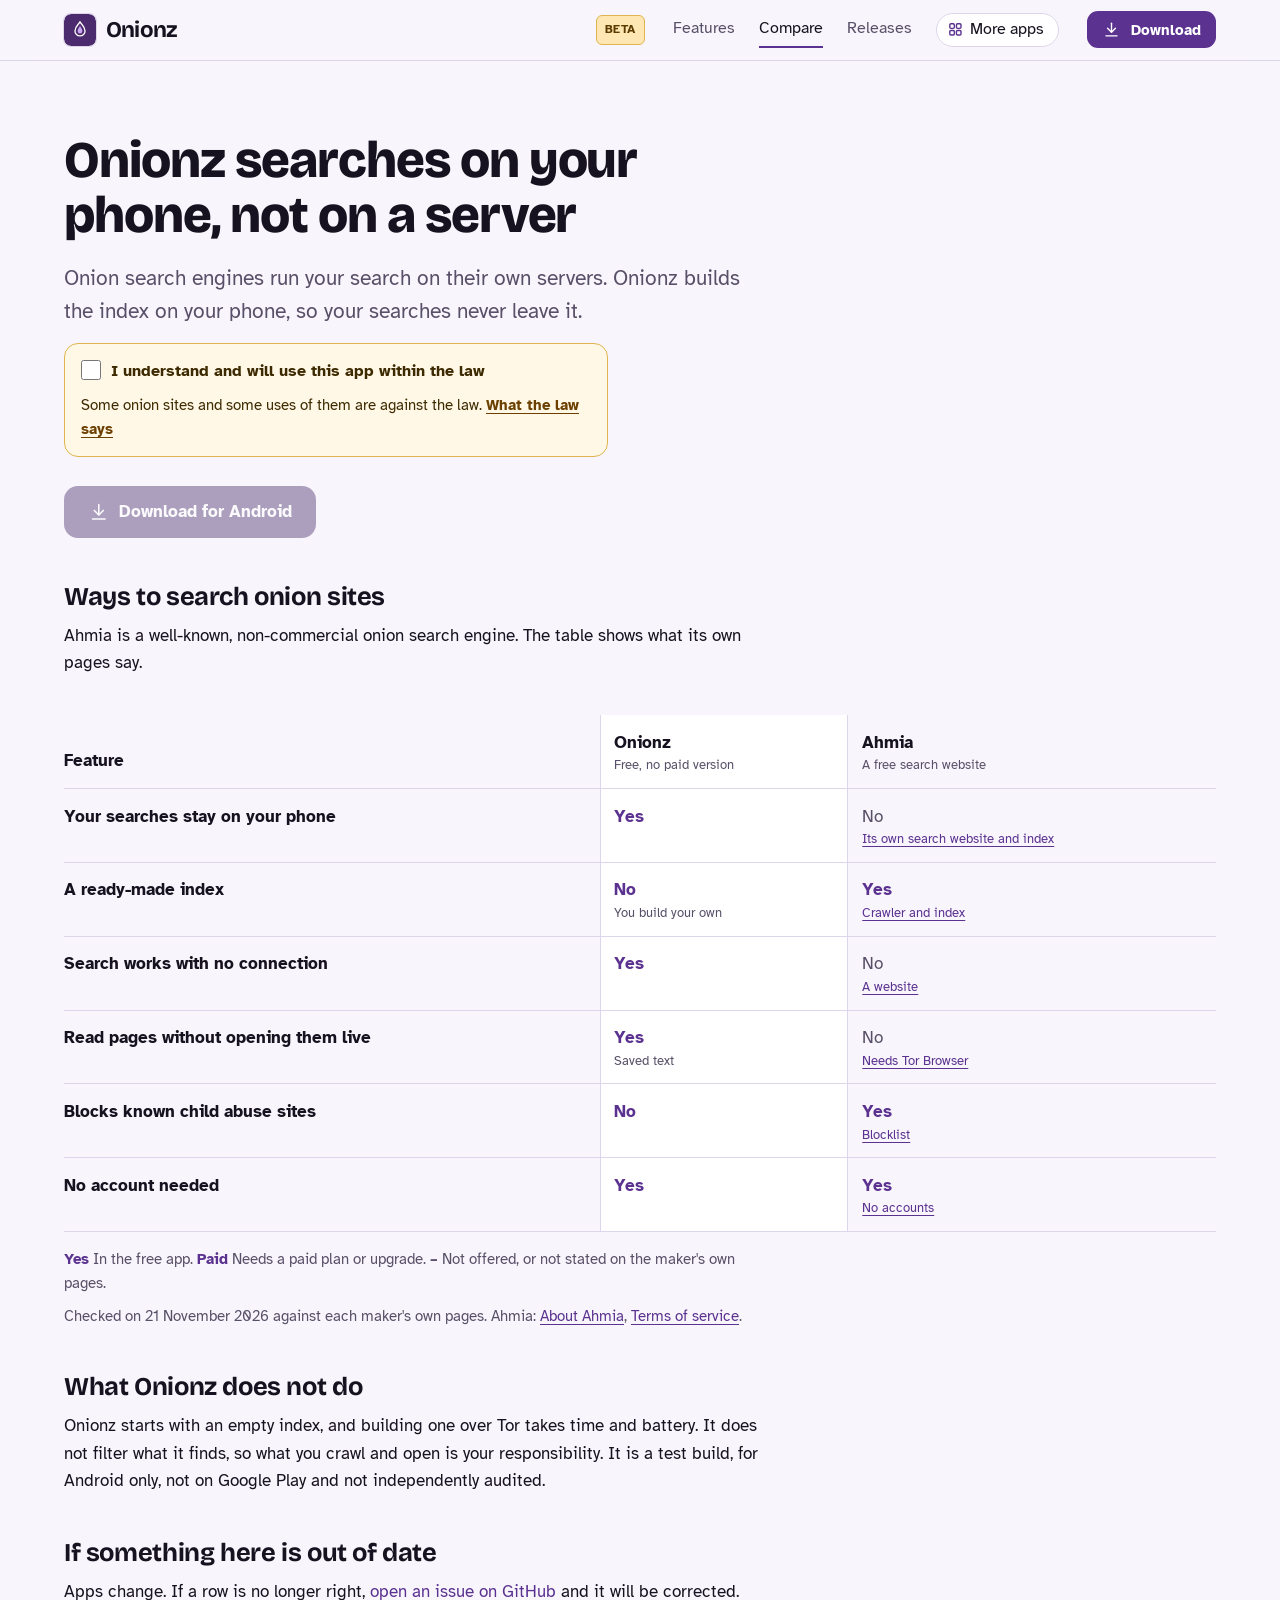
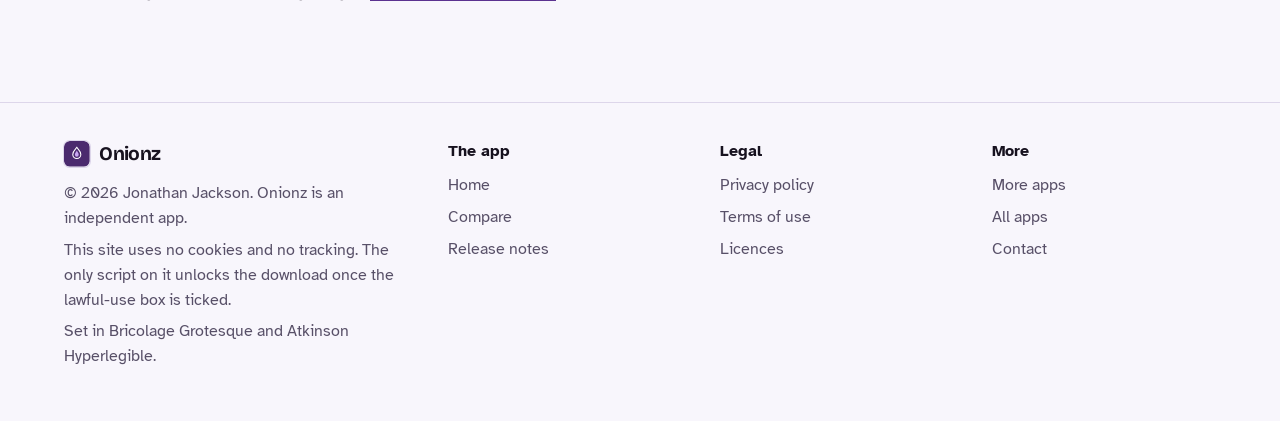
==== compare.html @ a72cea72 "Add the website" ====
<!DOCTYPE html>
<html lang="en-GB">
<head>
<meta charset="utf-8">
<meta name="viewport" content="width=device-width, initial-scale=1">
<title>Onionz compared with Ahmia</title>
<meta name="description" content="How Onionz compares with the Ahmia onion search engine, row by row, with each claim linked to Ahmia&#x27;s own pages.">
<meta name="author" content="Jonathan Jackson">
<link rel="canonical" href="https://customgpter.github.io/onionz/compare.html">
<meta name="theme-color" content="#f8f6fc" media="(prefers-color-scheme: light)">
<meta name="theme-color" content="#0d0a14" media="(prefers-color-scheme: dark)">
<meta property="og:type" content="website">
<meta property="og:site_name" content="Onionz">
<meta property="og:title" content="Onionz compared with Ahmia">
<meta property="og:description" content="How Onionz compares with the Ahmia onion search engine, row by row, with each claim linked to Ahmia&#x27;s own pages.">
<meta property="og:url" content="https://customgpter.github.io/onionz/compare.html">
<meta property="og:image" content="https://customgpter.github.io/onionz/assets/og.png">
<meta property="og:image:width" content="1200">
<meta property="og:image:height" content="630">
<meta property="og:image:alt" content="Onionz&#x27;s home screen: your private onion index, with the search box and index totals">
<meta property="og:locale" content="en_GB">
<meta name="twitter:card" content="summary_large_image">
<link rel="icon" href="./assets/favicon.svg" type="image/svg+xml">
<link rel="apple-touch-icon" href="./assets/apple-touch-icon.png">
<link rel="preload" href="./assets/fonts/bricolage-grotesque-latin.woff2" as="font" type="font/woff2" crossorigin>
<link rel="preload" href="./assets/fonts/atkinson-hyperlegible-latin-400-normal.woff2" as="font" type="font/woff2" crossorigin>
<link rel="stylesheet" href="./assets/site.css?v=1">
<link rel="stylesheet" href="./assets/house.css?v=1">
<link rel="stylesheet" href="./assets/apps-list.css?v=1">
<script src="./assets/apps-list.js?v=1" defer></script>
</head>
<body>
<a class="skip" href="#main">Skip to content</a>
<header class="masthead">
<div class="wrap">
<a class="brand" href="./" aria-label="Onionz home"><svg viewBox="0 0 108 108" aria-hidden="true"><rect width="108" height="108" rx="24" fill="#4b2a6e"/><path d="M54 26c-3 9-17 15-17 31a17 17 0 0 0 34 0c0-16-14-22-17-31z" fill="none" stroke="#fff" stroke-width="4.5" stroke-linejoin="round"/><path d="M54 40c-2 6-8 10-8 18a8 8 0 0 0 16 0c0-8-6-12-8-18z" fill="#c9a7f2"/></svg><span>Onionz</span></a><span class="beta-tag">Beta</span>
<nav aria-label="Main"><ul><li><a href="./#features">Features</a></li><li><a href="./compare.html" aria-current="page">Compare</a></li><li><a href="./releases.html">Releases</a></li><li><a class="more-apps" href="./more-apps.html"><svg class="ico" viewBox="0 0 24 24" aria-hidden="true"><rect x="4" y="4" width="6.5" height="6.5" rx="1.6"/><rect x="13.5" y="4" width="6.5" height="6.5" rx="1.6"/><rect x="4" y="13.5" width="6.5" height="6.5" rx="1.6"/><rect x="13.5" y="13.5" width="6.5" height="6.5" rx="1.6"/></svg>More apps</a></li></ul></nav>
<a class="button small" href="./#download"><svg class="ico" viewBox="0 0 24 24" aria-hidden="true"><path d="M12 4v11"/><path d="M7 10.5l5 5 5-5"/><path d="M5 20h14"/></svg>Download</a>
</div>
</header>
<main id="main" class="doc">
<div class="wrap">
<div class="measure">
<h1>Onionz searches on your phone, not on a server</h1>
<p class="lede">Onion search engines run your search on their own servers. Onionz builds the index on your phone, so your searches never leave it.</p>
<div class="gate-scope"><div class="law-box" data-gate><label><input type="checkbox"> I understand and will use this app within the law</label><p>Some onion sites and some uses of them are against the law. <a href="terms.html#law">What the law says</a></p><noscript><p>Turn on JavaScript to tick the box and download.</p></noscript></div><p class="get"><a class="button" data-href="https://github.com/CustomGPTer/onionz/releases/download/v0.2.0-beta1/Onionz.apk" aria-disabled="true" role="link" tabindex="-1"><svg class="ico" viewBox="0 0 24 24" aria-hidden="true"><path d="M12 4v11"/><path d="M7 10.5l5 5 5-5"/><path d="M5 20h14"/></svg>Download for Android</a></p></div>
<h2 id="table">Ways to search onion sites</h2>
<p>Ahmia is a well-known, non-commercial onion search engine. The table shows what its own pages say.</p>
</div>
<div class="scroll">
<table class="cmp">
<thead><tr><th scope="col">Feature</th><th scope="col" class="ours">Onionz<small>Free, no paid version</small></th><th scope="col">Ahmia<small>A free search website</small></th></tr></thead>
<tbody>
<tr><th scope="row">Your searches stay on your phone</th><td class="yes ours"><span class="app">Onionz</span><span class="v">Yes</span></td><td class="na"><span class="app">Ahmia</span><span class="v">No<small><a href="https://ahmia.fi/about/">Its own search website and index</a></small></span></td></tr>
<tr><th scope="row">A ready-made index</th><td class="yes ours"><span class="app">Onionz</span><span class="v">No<small>You build your own</small></span></td><td class="yes"><span class="app">Ahmia</span><span class="v">Yes<small><a href="https://ahmia.fi/about/">Crawler and index</a></small></span></td></tr>
<tr><th scope="row">Search works with no connection</th><td class="yes ours"><span class="app">Onionz</span><span class="v">Yes</span></td><td class="na"><span class="app">Ahmia</span><span class="v">No<small><a href="https://ahmia.fi/">A website</a></small></span></td></tr>
<tr><th scope="row">Read pages without opening them live</th><td class="yes ours"><span class="app">Onionz</span><span class="v">Yes<small>Saved text</small></span></td><td class="na"><span class="app">Ahmia</span><span class="v">No<small><a href="https://ahmia.fi/">Needs Tor Browser</a></small></span></td></tr>
<tr><th scope="row">Blocks known child abuse sites</th><td class="yes ours"><span class="app">Onionz</span><span class="v">No</span></td><td class="yes"><span class="app">Ahmia</span><span class="v">Yes<small><a href="https://ahmia.fi/about/">Blocklist</a></small></span></td></tr>
<tr><th scope="row">No account needed</th><td class="yes ours"><span class="app">Onionz</span><span class="v">Yes</span></td><td class="yes"><span class="app">Ahmia</span><span class="v">Yes<small><a href="https://ahmia.fi/terms/">No accounts</a></small></span></td></tr>
</tbody>
</table>
</div>
<div class="measure">
<p class="key"><strong class="yes">Yes</strong> In the free app. <strong class="pay">Paid</strong> Needs a paid plan or upgrade. <strong>&ndash;</strong> Not offered, or not stated on the maker's own pages.</p>
<p class="key">Checked on 21 November 2026 against each maker's own pages. Ahmia: <a href="https://ahmia.fi/about/">About Ahmia</a>, <a href="https://ahmia.fi/terms/">Terms of service</a>.</p>
<h2>What Onionz does not do</h2><p>Onionz starts with an empty index, and building one over Tor takes time and battery. It does not filter what it finds, so what you crawl and open is your responsibility. It is a test build, for Android only, not on Google Play and not independently audited.</p>
<h2 id="wrong">If something here is out of date</h2>
<p>Apps change. If a row is no longer right, <a href="https://github.com/CustomGPTer/onionz/issues">open an issue on GitHub</a> and it will be corrected.</p>
</div>
</div>
</main>
<footer class="colophon">
<div class="wrap">
<div>
<a class="brand" href="./" aria-label="Onionz home"><svg viewBox="0 0 108 108" aria-hidden="true"><rect width="108" height="108" rx="24" fill="#4b2a6e"/><path d="M54 26c-3 9-17 15-17 31a17 17 0 0 0 34 0c0-16-14-22-17-31z" fill="none" stroke="#fff" stroke-width="4.5" stroke-linejoin="round"/><path d="M54 40c-2 6-8 10-8 18a8 8 0 0 0 16 0c0-8-6-12-8-18z" fill="#c9a7f2"/></svg><span>Onionz</span></a>
<p>&copy; 2026 Jonathan Jackson. Onionz is an independent app.</p>
<p>This site uses no cookies and no tracking. The only script on it unlocks the download once the lawful-use box is ticked.</p>
<p>Set in Bricolage Grotesque and Atkinson Hyperlegible.</p>
</div>
<nav aria-label="The app"><h2>The app</h2><ul>
<li><a href="./">Home</a></li>
<li><a href="./compare.html">Compare</a></li>
<li><a href="./releases.html">Release notes</a></li>

</ul></nav>
<nav aria-label="Legal"><h2>Legal</h2><ul>
<li><a href="./privacy.html">Privacy policy</a></li>
<li><a href="./terms.html">Terms of use</a></li>
<li><a href="./licences.html">Licences</a></li>
</ul></nav>
<nav aria-label="More"><h2>More</h2><ul>
<li><a href="./more-apps.html">More apps</a></li>
<li><a href="https://customgpter.github.io/">All apps</a></li>
<li><a href="https://github.com/CustomGPTer/onionz/issues">Contact</a></li>
</ul></nav>
</div>
</footer>
</body>
</html>
---- assets/site.css ----
@font-face{font-family:"Bricolage Grotesque";src:url("fonts/bricolage-grotesque-latin.woff2") format("woff2");font-weight:200 800;font-style:normal;font-display:swap}
@font-face{font-family:"Atkinson Hyperlegible";src:url("fonts/atkinson-hyperlegible-latin-400-normal.woff2") format("woff2");font-weight:400;font-style:normal;font-display:swap}
@font-face{font-family:"Atkinson Hyperlegible";src:url("fonts/atkinson-hyperlegible-latin-700-normal.woff2") format("woff2");font-weight:700;font-style:normal;font-display:swap}

/* Daylight page, night-time camera. The lamp colour is kept for the one thing to press and for what the camera has seen. */
:root{
  --page:#f2f5f9; --panel:#ffffff; --raised:#e8edf3; --ink:#0d1a2b; --soft:#465468; --rule:#d2dae4;
  --accent:#0a6a55; --accent-ink:#ffffff; --warn:#8a5200; --rec:#d3302f;
  --lamp:#ffb347; --lamp-ink:#231400; --lamp-text:#8a5200;
  --night:#09111e; --night-2:#111d30; --night-3:#1a2a43; --night-ink:#eaf0f8; --night-soft:#9fb0c7; --night-rule:#24364f; --iris:#55d6ab;
  --display:"Bricolage Grotesque","Atkinson Hyperlegible",system-ui,sans-serif;
  --sans:"Atkinson Hyperlegible",system-ui,-apple-system,"Segoe UI",Roboto,sans-serif;
  --mono:ui-monospace,SFMono-Regular,Menlo,Consolas,"Liberation Mono",monospace;
  color-scheme:light dark;
}
@media (prefers-color-scheme:dark){
  :root{--page:#0a111b; --panel:#111a27; --raised:#182434; --ink:#e9eef5; --soft:#a0aec0; --rule:#243247;
    --accent:#55d6ab; --accent-ink:#00281d; --warn:#ffb347; --rec:#ff6163; --lamp-text:#ffb347}
}

*,*::before,*::after{box-sizing:border-box}
html{-webkit-text-size-adjust:100%;scroll-behavior:smooth;scroll-padding-top:5.5rem}
@media (prefers-reduced-motion:reduce){html{scroll-behavior:auto}}
body{margin:0;background:var(--page);color:var(--ink);font:400 1.0625rem/1.62 var(--sans);text-rendering:optimizeLegibility;-webkit-font-smoothing:antialiased}
img,svg{max-width:100%;display:block}
a{color:var(--accent);text-decoration-thickness:.07em;text-underline-offset:.2em}
a:hover{text-decoration-thickness:.13em}
:focus-visible{outline:3px solid var(--lamp);outline-offset:3px;border-radius:6px}
code{font:.9em/1 var(--mono);overflow-wrap:anywhere}
h1,h2,h3{font-family:var(--display);font-weight:700;letter-spacing:-.015em;line-height:1.08;margin:0;text-wrap:balance}
p{margin:0 0 1rem}
.skip{position:absolute;left:-999px;top:0;background:var(--ink);color:var(--page);padding:.6rem 1rem;z-index:30;border-radius:0 0 8px 0}
.skip:focus{left:0}
.sr{position:absolute;width:1px;height:1px;overflow:hidden;clip-path:inset(50%);white-space:nowrap}
.wrap{width:min(72rem,100% - 2.5rem);margin-inline:auto}
.measure{max-width:44rem}
.ico{width:1.25em;height:1.25em;flex:none;fill:none;stroke:currentColor;stroke-width:1.75;stroke-linecap:round;stroke-linejoin:round}

/* ---------- masthead */
.masthead{position:sticky;top:0;z-index:20;background:color-mix(in srgb,var(--page) 88%,transparent);-webkit-backdrop-filter:blur(14px) saturate(1.3);backdrop-filter:blur(14px) saturate(1.3);border-bottom:1px solid var(--rule)}
.masthead .wrap{display:flex;flex-wrap:wrap;align-items:center;gap:.35rem 1.75rem;padding-block:.7rem}
.brand{display:inline-flex;align-items:center;gap:.6rem;font:700 1.4rem/1 var(--display);letter-spacing:-.03em;color:var(--ink);text-decoration:none;margin-right:auto}
.brand svg{width:2rem;height:2rem;flex:none;border-radius:.5rem;box-shadow:0 0 0 1px var(--rule)}
.masthead nav ul{display:flex;flex-wrap:wrap;align-items:center;gap:.15rem 1.5rem;list-style:none;margin:0;padding:0;font-size:1rem;line-height:1.3}
.masthead nav a{display:inline-flex;align-items:center;gap:.4rem;color:var(--soft);text-decoration:none;padding-block:.45rem;border-bottom:2px solid transparent}
.masthead nav a:hover{color:var(--ink)}
.masthead nav a[aria-current="page"]{color:var(--ink);border-bottom-color:var(--lamp)}
.masthead nav a.more-apps{color:var(--ink);border:1px solid var(--rule);border-radius:999px;padding:.34rem .85rem .34rem .65rem;background:var(--panel)}
.masthead nav a.more-apps .ico{width:1.05em;height:1.05em;color:var(--accent);stroke-width:2}
.masthead nav a.more-apps:hover,.masthead nav a.more-apps[aria-current="page"]{border-color:var(--accent)}
.button{display:inline-flex;align-items:center;gap:.6rem;background:var(--lamp);color:var(--lamp-ink);font:700 1.08rem/1.2 var(--sans);text-decoration:none;padding:.95rem 1.5rem;border-radius:14px;box-shadow:0 1px 0 rgba(255,255,255,.45) inset,0 12px 24px -14px rgba(138,82,0,.9)}
.button:hover{background:#ffc56e}
.button:active{transform:translateY(1px)}
.button.small{font-size:.95rem;padding:.55rem .95rem;border-radius:11px;box-shadow:none}
.button.quiet{background:none;box-shadow:none;border:1px solid var(--rule);color:var(--ink)}
.button.quiet:hover{border-color:var(--ink);background:none}
@media (max-width:52rem){
  .masthead nav{order:3;flex:1 0 100%}
  .masthead nav ul{gap:.1rem .85rem;font-size:.95rem}
  .masthead nav .wide{display:none}
}
@media (max-width:24rem){.masthead nav a.more-apps .ico{display:none}.masthead nav a.more-apps{padding-inline:.7rem}}

/* ---------- hero */
.hero{padding-block:clamp(2.2rem,6vw,4.75rem) clamp(2.5rem,6vw,4.5rem);overflow:hidden}
.hero-grid{display:grid;gap:clamp(2.25rem,5vw,4rem);align-items:center}
@media (min-width:62rem){.hero-grid{grid-template-columns:minmax(0,11fr) minmax(0,10fr)}}
.hero h1{font-size:clamp(2.6rem,6vw,4.25rem);font-weight:800;line-height:1;letter-spacing:-.022em;margin-bottom:1.5rem}
.lede{font-size:clamp(1.14rem,2vw,1.3rem);line-height:1.55;color:var(--soft);margin:0 0 1rem;max-width:34rem}
.get{display:flex;flex-wrap:wrap;align-items:center;gap:.9rem 1.5rem;margin:1.8rem 0 1.1rem}
.get .aside{font-weight:700;color:var(--ink)}
.facts{font-size:.98rem;line-height:1.5;color:var(--soft);margin:0 0 .5rem;max-width:36rem}
.pills{display:flex;flex-wrap:wrap;gap:.45rem;list-style:none;margin:0 0 1rem;padding:0;font-size:.95rem}
.pills li{border:1px solid var(--rule);border-radius:999px;padding:.22rem .8rem;background:var(--panel);color:var(--soft)}

/* the monitor: the camera's view, the day beneath it, and the alert it sends */
.monitor{position:relative;max-width:36rem;margin-inline:auto;width:100%;padding-bottom:3.1rem}
@media (min-width:62rem){.monitor{margin-inline:auto 0}}
.screen{position:relative;background:var(--night);border-radius:22px;padding:.6rem;box-shadow:0 0 0 1px var(--night-rule),0 30px 60px -30px rgba(9,17,30,.75)}
.cam{position:relative;border-radius:15px;overflow:hidden;aspect-ratio:16/10;background:#0b1626}
.cam svg{width:100%;height:100%}
.cam text{font:700 15px var(--sans);fill:#231400}
.hud{position:absolute;display:inline-flex;align-items:center;gap:.4rem;font:700 .76rem/1 var(--sans);color:var(--night-ink);background:rgba(6,12,22,.62);border-radius:999px;padding:.38rem .65rem;letter-spacing:.01em}
.hud i{width:.5rem;height:.5rem;border-radius:50%;background:var(--iris)}
.hud.watching{left:.7rem;top:.7rem}
.hud.rec{right:.7rem;top:.7rem}
.hud.rec i{background:#ff5a5c}
.hud.stamp{left:.7rem;bottom:.7rem;font:400 .74rem/1 var(--mono);border-radius:6px;color:#d5deea}
.hud.place{right:.7rem;bottom:.7rem;border-radius:6px;font-weight:400;color:#d5deea}
.day{padding:.85rem .55rem 2rem;color:var(--night-soft);font-size:.8rem;line-height:1.2}
.day-head{display:flex;justify-content:space-between;margin-bottom:.6rem}
.day-head b{color:var(--night-ink)}
.track{position:relative;height:1.5rem;border-radius:7px;background:repeating-linear-gradient(90deg,var(--night-3) 0 1px,transparent 1px calc(100% / 24)),var(--night-2);box-shadow:inset 0 0 0 1px var(--night-rule)}
.ev{position:absolute;top:3px;bottom:3px;width:max(5px,1.1%);border-radius:3px;background:var(--iris);left:var(--at)}
.ev.seen{background:var(--lamp)}
.now{position:absolute;top:-4px;bottom:-4px;left:var(--at);width:2px;background:var(--night-ink);border-radius:2px}
.hours{display:flex;justify-content:space-between;margin-top:.4rem;font-size:.72rem}
.alert{position:absolute;right:-.4rem;bottom:0;display:flex;align-items:center;gap:.75rem;width:min(19rem,88%);background:var(--panel);color:var(--ink);border:1px solid var(--rule);border-radius:16px;padding:.65rem .8rem;box-shadow:0 18px 36px -18px rgba(9,17,30,.55)}
.alert .thumb{flex:none;width:3.1rem;height:3.1rem;border-radius:10px;background:linear-gradient(160deg,#16263d,#0b1626);position:relative;overflow:hidden}
.alert .thumb::before{content:"";position:absolute;left:50%;bottom:0;width:38%;height:62%;translate:-50% 0;border-radius:40% 40% 0 0;background:#6f86a6}
.alert .thumb::after{content:"";position:absolute;left:50%;top:14%;width:26%;aspect-ratio:1;translate:-50% 0;border-radius:50%;background:#8ea4c2}
.alert b{display:block;font-size:.98rem;line-height:1.25}
.alert span{display:block;font-size:.86rem;color:var(--soft);line-height:1.3}
.alert .dot{flex:none;width:.6rem;height:.6rem;border-radius:50%;background:var(--lamp);margin-left:auto;box-shadow:0 0 0 4px color-mix(in srgb,var(--lamp) 25%,transparent)}
@media (max-width:26rem){.alert{right:0}}
@media (prefers-reduced-motion:no-preference){
  .cam .spill{animation:vg-in .9s ease-out .25s both}
  .cam .who{animation:vg-step .9s cubic-bezier(.2,.8,.25,1) .9s both}
  .cam .mark{animation:vg-lock .45s cubic-bezier(.3,1.4,.5,1) 1.7s both;transform-box:fill-box;transform-origin:center}
  .hud.rec{animation:vg-in .3s ease-out 2.05s both}
  .hud.rec i{animation:vg-blink 1.2s steps(2,jump-none) 2.3s 4}
  .ev.seen,.now{animation:vg-pop .4s cubic-bezier(.3,1.5,.5,1) 2.4s both}
  .alert{animation:vg-rise .6s cubic-bezier(.2,.8,.25,1) 2.9s both}
  @keyframes vg-in{from{opacity:0}to{opacity:1}}
  @keyframes vg-step{from{opacity:0;transform:translateX(18px)}to{opacity:1;transform:none}}
  @keyframes vg-lock{from{opacity:0;transform:scale(1.12)}to{opacity:1;transform:none}}
  @keyframes vg-blink{from{opacity:1}to{opacity:.25}}
  @keyframes vg-pop{from{opacity:0;transform:scaleY(.2)}to{opacity:1;transform:none}}
  @keyframes vg-rise{from{opacity:0;transform:translateY(14px)}to{opacity:1;transform:none}}
}

/* ---------- sections */
section{padding-block:clamp(3rem,7vw,5.5rem)}
section + section{border-top:1px solid var(--rule)}
h2{font-size:clamp(1.8rem,3.6vw,2.6rem);margin-bottom:.9rem}
h3{font:700 1.1rem/1.3 var(--sans);letter-spacing:0;margin:0 0 .3rem}
.intro{color:var(--soft);max-width:40rem;margin-bottom:2.2rem;font-size:1.1rem}

.promises{padding-block:0;border-block:1px solid var(--rule);background:var(--panel)}
.promises ul{list-style:none;margin:0;padding:0;display:grid;grid-template-columns:repeat(auto-fit,minmax(min(100%,14rem),1fr))}
.promises li{display:flex;gap:.8rem;align-items:flex-start;padding:1.4rem 1.5rem 1.4rem 0}
.promises .ico{width:1.6rem;height:1.6rem;color:var(--accent);margin-top:.1rem}
.promises b{display:block;line-height:1.3}
.promises span{color:var(--soft);font-size:.96rem;line-height:1.45;display:block}
.hero + .promises{border-top:1px solid var(--rule)}

.steps{list-style:none;counter-reset:s;margin:0;padding:0;display:grid;gap:1.25rem}
@media (min-width:52rem){.steps{grid-template-columns:repeat(3,minmax(0,1fr))}}
.steps li{counter-increment:s;background:var(--panel);border:1px solid var(--rule);border-radius:18px;padding:1.4rem 1.4rem 1.5rem}
.steps li::before{content:counter(s);display:grid;place-items:center;width:2rem;height:2rem;border-radius:50%;background:var(--ink);color:var(--page);font:700 1rem/1 var(--display);margin-bottom:1rem}
.steps p{margin:0;color:var(--soft)}

.notices{display:grid;gap:1.25rem}
@media (min-width:52rem){.notices{grid-template-columns:repeat(2,minmax(0,1fr))}}
.sense{background:var(--night);color:var(--night-ink);border-radius:20px;padding:1.5rem 1.5rem 1.6rem;box-shadow:0 0 0 1px var(--night-rule)}
.sense h3{font:700 1.35rem/1.2 var(--display);letter-spacing:-.02em;margin-bottom:.35rem}
.sense p{color:var(--night-soft);margin-bottom:1.1rem}
.chips{display:flex;flex-wrap:wrap;gap:.5rem;list-style:none;margin:0;padding:0}
.chips li{display:inline-flex;align-items:center;gap:.45rem;border:1px solid var(--night-rule);background:var(--night-2);border-radius:10px;padding:.42rem .75rem .42rem .6rem;font-size:.98rem;line-height:1.2}
.chips .ico{color:var(--lamp)}

.groups{display:grid;gap:0}
.group{display:grid;gap:.4rem 3rem;padding-block:1.6rem;border-top:1px solid var(--rule)}
.group:last-child{border-bottom:1px solid var(--rule)}
@media (min-width:56rem){.group{grid-template-columns:13rem minmax(0,1fr)}}
.group > h3{font:700 1.3rem/1.2 var(--display);letter-spacing:-.02em;color:var(--ink)}
.group dl{margin:0;display:grid;gap:1.1rem 2.5rem}
@media (min-width:40rem){.group dl{grid-template-columns:repeat(2,minmax(0,1fr))}}
.group dt{font-weight:700;line-height:1.35}
.group dd{margin:.2rem 0 0;color:var(--soft)}

.setups{display:grid;gap:1.25rem}
@media (min-width:52rem){.setups{grid-template-columns:repeat(2,minmax(0,1fr))}}
.setup{background:var(--panel);border:1px solid var(--rule);border-radius:20px;padding:1.5rem}
.setup h3{font:700 1.35rem/1.2 var(--display);letter-spacing:-.02em;margin-bottom:.9rem}
.setup .kit{display:flex;align-items:center;gap:.6rem;color:var(--soft);font-size:.95rem;margin-bottom:1rem}
.setup .kit .ico{width:1.9rem;height:1.9rem;color:var(--ink);stroke-width:1.5}
.setup .kit .to{width:1.2rem;height:1.2rem;color:var(--soft)}
.ticks{list-style:none;margin:0;padding:0;display:grid;gap:.5rem}
.ticks li{position:relative;padding-left:1.7rem;color:var(--soft)}
.ticks li::before{content:"";position:absolute;left:.15rem;top:.42em;width:.75rem;height:.42rem;border-left:2.5px solid var(--accent);border-bottom:2.5px solid var(--accent);rotate:-45deg}

.modes{list-style:none;margin:0;padding:0;display:grid;gap:1.25rem}
@media (min-width:52rem){.modes{grid-template-columns:repeat(3,minmax(0,1fr))}}
.modes li{border-top:3px solid var(--ink);padding-top:1rem}
.modes p{color:var(--soft);margin:0}

.scroll{overflow-x:auto}
table{width:100%;border-collapse:collapse}
th,td{text-align:left;vertical-align:top;padding:.85rem 1.2rem .85rem 0;border-top:1px solid var(--rule)}
thead th{border-top:0;color:var(--soft);font-weight:400;padding-top:0}
tbody th{font-weight:700;min-width:11rem}
tr:last-child>*{border-bottom:1px solid var(--rule)}
.after-table{margin-top:1.5rem}
/* On a phone a table becomes a stack: the row's name, then its cells side by side. */
@media (max-width:40rem){
  table:not(.cmp),table:not(.cmp) thead,table:not(.cmp) tbody{display:block}
  table:not(.cmp) tr{display:flex;flex-wrap:wrap;gap:.3rem 1.1rem;padding:.9rem 0;border-top:1px solid var(--rule)}
  table:not(.cmp) thead tr{border-top:0;padding-top:0}
  table:not(.cmp) tbody tr:last-child{border-bottom:1px solid var(--rule)}
  table:not(.cmp) th,table:not(.cmp) td{display:block;border:0;padding:0;flex:1 1 0;min-width:0;overflow-wrap:break-word}
  table:not(.cmp) tr>:first-child{flex:0 0 100%;min-width:0}
}

.plain{list-style:none;margin:0;padding:0;display:grid;gap:1.6rem 3rem}
@media (min-width:52rem){.plain{grid-template-columns:repeat(3,minmax(0,1fr))}}
.plain p{color:var(--soft);margin:0}

.faq{display:grid;gap:0 3rem;align-items:start}
@media (min-width:56rem){.faq{grid-template-columns:repeat(2,minmax(0,1fr))}}
.faq details{border-top:1px solid var(--rule);padding:.15rem 0}
.faq summary{cursor:pointer;list-style:none;display:flex;align-items:flex-start;justify-content:space-between;gap:1rem;font-weight:700;padding:.85rem 0;line-height:1.35}
.faq summary::-webkit-details-marker{display:none}
.faq summary::after{content:"";flex:none;width:.6rem;height:.6rem;margin:.3rem .25rem 0 0;border-right:2px solid var(--soft);border-bottom:2px solid var(--soft);rotate:45deg;transition:rotate .15s}
.faq details[open] summary::after{rotate:-135deg;margin-top:.55rem}
.faq details p{color:var(--soft);margin:0 0 1.1rem;max-width:36rem}
@media (prefers-reduced-motion:reduce){.faq summary::after{transition:none}}

.closing{background:var(--night);color:var(--night-ink);border-top:0}
.closing .wrap{display:grid;gap:1.5rem 3rem;align-items:center}
@media (min-width:52rem){.closing .wrap{grid-template-columns:minmax(0,1fr) auto}}
.closing h2{margin-bottom:.5rem}
.closing p{color:var(--night-soft);margin:0;max-width:36rem}
.closing a:not(.button){color:var(--iris)}
section + .closing{border-top:0}

/* ---------- document pages */
.doc{padding-block:clamp(2.5rem,6vw,4.5rem) clamp(3rem,7vw,5rem)}
.doc h1{font-size:clamp(2.2rem,5vw,3.2rem);font-weight:800;letter-spacing:-.02em;margin-bottom:1.2rem}
.doc .lede{max-width:none}
.doc h2{font-size:1.6rem;margin-top:2.8rem;margin-bottom:.7rem;scroll-margin-top:5.5rem}
.doc h3{margin-top:1.6rem}
.doc ul{padding-left:1.25rem;margin:0 0 1rem}
.doc li{margin:.4rem 0}
.doc a{overflow-wrap:anywhere}
.contents{border-block:1px solid var(--rule);padding-block:1rem;margin-block:2rem}
.contents ul{list-style:none;margin:.4rem 0 0;padding:0;columns:2 14rem;column-gap:2rem}
.contents li{margin:.2rem 0;break-inside:avoid}
.note{border-left:3px solid var(--lamp);padding:.2rem 0 .2rem 1.1rem;color:var(--soft)}
.key{font-size:.95rem;line-height:1.55;color:var(--soft);margin:0 0 .6rem}
.sum{font-size:.95rem;overflow-wrap:anywhere}

/* ---------- compare */
.cmp{min-width:44rem;margin:1.4rem 0 1rem}
.cmp th,.cmp td{padding:.85rem .9rem}
.cmp thead th{color:var(--ink);font-weight:700;vertical-align:bottom;padding-top:.85rem}
.cmp small{display:block;font-weight:400;font-size:.84rem;line-height:1.35;color:var(--soft)}
.cmp tbody th{min-width:13rem;padding-left:0}
.cmp thead th:first-child{padding-left:0}
.cmp .ours{background:var(--panel);box-shadow:inset 1px 0 var(--rule),inset -1px 0 var(--rule)}
.yes{color:var(--accent);font-weight:700}
.pay{color:var(--lamp-text);font-weight:700}
.na{color:var(--soft)}
.cmp .app{display:none}
@media (max-width:54rem){
  .cmp{min-width:0}
  .cmp thead{position:absolute;width:1px;height:1px;overflow:hidden;clip-path:inset(50%)}
  .cmp tbody,.cmp tr,.cmp th,.cmp td{display:block}
  .cmp tr{padding:1rem 0;border-top:1px solid var(--rule)}
  .cmp th,.cmp td{border:0;padding:0}
  .cmp tbody th{min-width:0;margin-bottom:.55rem}
  .cmp td{display:grid;grid-template-columns:7.5rem 1fr;gap:.75rem;padding:.22rem 0}
  .cmp .app{display:block;font-weight:400;color:var(--soft)}
  .cmp .ours{background:none;box-shadow:none}
  .cmp .ours .app{color:var(--ink);font-weight:700}
}

/* ---------- release notes */
.release{border-top:1px solid var(--rule);margin-top:2.4rem;padding-top:1.9rem;scroll-margin-top:5.5rem}
.doc .release h2{margin-top:0}
.contents + .release{border-top:0;margin-top:0;padding-top:.4rem}
.ver{font-weight:700;font-size:.95rem;color:var(--lamp-text);margin:0 0 .5rem}
.when{color:var(--soft);margin:-.2rem 0 .2rem}
.tag{display:inline-block;background:var(--accent);color:var(--accent-ink);border-radius:999px;font-weight:700;font-size:.8rem;padding:.08rem .6rem;margin-right:.6rem}
.doc .release h3{font-size:1rem;color:var(--ink);margin:1.3rem 0 .2rem}
.release ul{margin-bottom:0}

/* ---------- more apps */
.mapps{list-style:none;margin:2.2rem 0 0;padding:0;display:grid;gap:1.4rem}
@media (min-width:50rem){.mapps{grid-template-columns:repeat(2,minmax(0,1fr))}}
.doc .mapps{padding-left:0}
.doc .mapp{margin:0}
.mapp{display:flex;flex-direction:column;background:var(--panel);border:1px solid var(--rule);border-radius:20px;overflow:hidden}
.mapp-cover{position:relative;height:6.5rem;background:linear-gradient(135deg,var(--b),var(--b2));overflow:hidden}
.mapp-cover svg{position:absolute;right:-1.2rem;top:-1.6rem;width:11rem;height:11rem;max-width:none;opacity:.22}
.mapp-body{display:flex;flex-direction:column;flex:1;padding:0 1.4rem 1.4rem}
.mapp-icon{width:4.25rem;height:4.25rem;border-radius:1rem;margin-top:-2.1rem;position:relative;box-shadow:0 0 0 4px var(--panel)}
.mapp h2{font-size:1.6rem;margin:.85rem 0 .1rem}
.mapp-kind{color:var(--soft);margin:0 0 .7rem}
.mapp-say{margin:0 0 1.1rem}
.mapp-go{display:flex;flex-wrap:wrap;align-items:center;gap:.7rem 1.3rem;margin:auto 0 0}
.mapp-go .button{padding:.75rem 1.15rem;font-size:1rem;border-radius:12px}
.mapp-site{font-weight:700}
.mapp-needs{font-size:.9rem;color:var(--soft);margin:.9rem 0 0}

/* ---------- colophon */
.colophon{border-top:1px solid var(--rule);color:var(--soft);font-size:.98rem;line-height:1.6}
.colophon .wrap{display:grid;gap:2rem 3rem;padding-block:2.4rem 2.8rem}
@media (min-width:52rem){.colophon .wrap{grid-template-columns:minmax(0,1.5fr) repeat(3,minmax(0,1fr))}}
.colophon p{margin:0 0 .4rem;max-width:26rem}
.colophon .brand{font-size:1.2rem;margin-bottom:.9rem}
.colophon .brand svg{width:1.6rem;height:1.6rem}
.colophon h2{font:700 .98rem/1.3 var(--sans);letter-spacing:0;color:var(--ink);margin:0 0 .5rem}
.colophon ul{list-style:none;margin:0;padding:0}
.colophon li a{display:inline-block;padding-block:.22rem;color:var(--soft);text-decoration:none}
.colophon li a:hover{color:var(--ink);text-decoration:underline}
---- assets/house.css ----
:root{--page:#f8f6fc;--panel:#ffffff;--raised:#ece8f4;--ink:#17121f;--soft:#585068;--rule:#ddd6ea;--accent:#5b3290;--accent-ink:#ffffff;--lamp:#5b3290;--lamp-ink:#ffffff;--lamp-text:#5b3290}
@media (prefers-color-scheme:dark){:root{--page:#0d0a14;--panel:#16121f;--raised:#1f1a2c;--ink:#efeaf8;--soft:#b3aac6;--rule:#2e2740;--accent:#c9a7f2;--accent-ink:#1b0f2e;--lamp:#c9a7f2;--lamp-ink:#1b0f2e;--lamp-text:#c9a7f2}}
/* House additions: phone frames, the screens gallery, the lawful-use box and test-build labels. */
.brand svg{border-radius:22%}
.hero-phone{display:flex;justify-content:center}
.phone{position:relative;width:min(100%,19rem);aspect-ratio:393/852;padding:.55rem;border-radius:2.6rem;background:#0b0d12;box-shadow:0 0 0 1px rgba(255,255,255,.06) inset,0 1px 0 rgba(255,255,255,.12) inset,0 30px 60px -28px rgba(10,20,40,.55),0 12px 24px -12px rgba(10,20,40,.35)}
.phone img{display:block;width:100%;height:100%;object-fit:cover;object-position:top;border-radius:2.1rem;background:#111}
.gallery{display:flex;gap:clamp(1rem,3vw,1.75rem);overflow-x:auto;scroll-snap-type:x mandatory;padding:.5rem .25rem 1.25rem;margin:1.75rem -.25rem 0;scrollbar-width:thin;overscroll-behavior-x:contain}
.gallery:focus-visible{outline-offset:6px}
.shot{flex:0 0 auto;width:min(72vw,15.5rem);margin:0;scroll-snap-align:start}
.shot .phone{width:100%;border-radius:2.2rem;padding:.45rem}
.shot .phone img{border-radius:1.8rem}
.shot .shot figcaption{margin:.85rem .2rem 0;font-size:.98rem;line-height:1.4;color:var(--soft)}
.gate-scope{margin:0 0 .25rem}
.law-box{margin:0 0 1rem;padding:.9rem 1rem;max-width:34rem;border:1px solid #e0b450;background:#fff8e6;color:#3d2a00;border-radius:14px}
.law-box label{display:flex;gap:.65rem;align-items:flex-start;font-weight:700;cursor:pointer;font-size:1.02rem}
.law-box input{width:1.25rem;height:1.25rem;margin:.12rem 0 0;flex:none;accent-color:#8a5200}
.law-box p{margin:.5rem 0 0;font-size:.95rem}
.law-box a{color:#6b4000;font-weight:700}
.gate-scope a[aria-disabled="true"]{opacity:.45;cursor:not-allowed;pointer-events:none;filter:grayscale(.4);box-shadow:none}
.law-band{background:var(--raised)}
.beta-tag{display:inline-block;margin-left:-.9rem;font-size:.72rem;font-weight:700;letter-spacing:.05em;text-transform:uppercase;padding:.3rem .5rem;border-radius:6px;background:#ffe7b3;color:#5c3b00;border:1px solid #e0b450}
.beta-note{max-width:34rem;padding:.8rem 1rem;border-radius:12px;background:#ffe7b3;color:#3d2a00;border:1px solid #e0b450}
.mapp-soon{display:inline-block;padding:.85rem 1.3rem;border:1px dashed var(--rule);border-radius:14px;color:var(--soft);font-weight:700}
code.sum{word-break:break-all}
@media (prefers-color-scheme:dark){
  .law-box,.beta-note{background:#2a2108;color:#ffe9b8;border-color:#7a5c14}
  .law-box a{color:#ffd27a}
  .law-box input{accent-color:#ffb347}
  .beta-tag{background:#4a3500;color:#ffe2a3;border-color:#8a6a1c}
  .phone{box-shadow:0 0 0 1px rgba(255,255,255,.1) inset,0 30px 60px -28px rgba(0,0,0,.8)}
}
@media (max-width:40rem){.hero-phone .phone{width:min(78%,17rem)}}
---- assets/apps-list.css ----
/* The full app list on More apps pages and the hub. Works alongside each site's own card styles. */
.mapps-jump{margin:1.8rem 0 0}
.mapps-jump ul{list-style:none;margin:0;padding:0;display:flex;flex-wrap:wrap;gap:.5rem}
.mapps-jump a{display:inline-block;padding:.45rem .85rem;border:1px solid var(--rule,#d2dae4);border-radius:999px;font-size:.95rem;font-weight:700;text-decoration:none;color:inherit;background:var(--panel,#fff)}
.mapps-jump a:hover,.mapps-jump a:focus-visible{border-color:currentColor}
.mapps-group{margin:2.6rem 0 0;scroll-margin-top:5rem}
.mapps-cat{font-size:1.45rem;margin:0;padding:0 0 .6rem;border-bottom:1px solid var(--rule,#d2dae4)}
.mapps-group .mapps{margin-top:1.4rem}
.mapp h3{font-size:1.5rem;line-height:1.2;margin:.85rem 0 .1rem;display:flex;flex-wrap:wrap;align-items:center;gap:.5rem}
.mapp-badge{display:inline-block;font-size:.75rem;font-weight:700;letter-spacing:.04em;text-transform:uppercase;line-height:1;padding:.35rem .55rem;border-radius:6px;vertical-align:middle}
.mapp-badge.beta{background:#ffe7b3;color:#5c3b00;border:1px solid #e0b450}
.mapp-badge.here{background:transparent;color:var(--soft,#465468);border:1px solid var(--rule,#d2dae4)}
.mapp-soon{display:inline-block;padding:.7rem 1.1rem;border:1px dashed var(--rule,#b9c4d1);border-radius:12px;color:var(--soft,#465468);font-weight:700}
.mapp-go .button.ghost{background:transparent;color:inherit;border:2px solid currentColor;box-shadow:none}
.mapp-also{font-size:.9rem;color:var(--soft,#465468);margin:.6rem 0 0}
.mapp-law{margin:0 0 1rem;padding:.8rem .9rem;border:1px solid #e0b450;background:#fff8e6;color:#3d2a00;border-radius:12px;font-size:.95rem}
.mapp-law label{display:flex;gap:.6rem;align-items:flex-start;font-weight:700;cursor:pointer}
.mapp-law input{width:1.2rem;height:1.2rem;margin:.1rem 0 0;flex:none;accent-color:#8a5200}
.mapp-law p{margin:.45rem 0 0}
.mapp-law a{color:#6b4000;font-weight:700}
.mapp a[aria-disabled="true"]{opacity:.45;cursor:not-allowed;pointer-events:none;filter:grayscale(.4)}
@media (prefers-color-scheme:dark){
  .mapp-badge.beta{background:#4a3500;color:#ffe2a3;border-color:#8a6a1c}
  .mapp-law{background:#2a2108;color:#ffe9b8;border-color:#7a5c14}
  .mapp-law a{color:#ffd27a}
  .mapp-law input{accent-color:#ffb347}
}
:where(.mapp a.button){display:inline-flex;align-items:center;gap:.5rem;padding:.75rem 1.15rem;border-radius:12px;background:var(--accent,#1f5fa8);color:var(--accent-ink,#fff);font-weight:700;text-decoration:none;border:2px solid transparent}
:where(.mapp a.button.ghost){background:transparent;color:inherit;border-color:currentColor}
:where(.mapps){list-style:none;padding:0;display:grid;gap:1.4rem}
.gate-scope{margin:0 0 .25rem}
.law-box{margin:0 0 1rem;padding:.9rem 1rem;max-width:34rem;border:1px solid #e0b450;background:#fff8e6;color:#3d2a00;border-radius:14px}
.law-box label{display:flex;gap:.65rem;align-items:flex-start;font-weight:700;cursor:pointer;font-size:1.02rem}
.law-box input{width:1.25rem;height:1.25rem;margin:.12rem 0 0;flex:none;accent-color:#8a5200}
.law-box p{margin:.5rem 0 0;font-size:.95rem}
.law-box a{color:#6b4000;font-weight:700}
.gate-scope a[aria-disabled="true"]{opacity:.45;cursor:not-allowed;pointer-events:none;filter:grayscale(.4);box-shadow:none}
@media (prefers-color-scheme:dark){
  .law-box{background:#2a2108;color:#ffe9b8;border-color:#7a5c14}
  .law-box a{color:#ffd27a}
  .law-box input{accent-color:#ffb347}
}
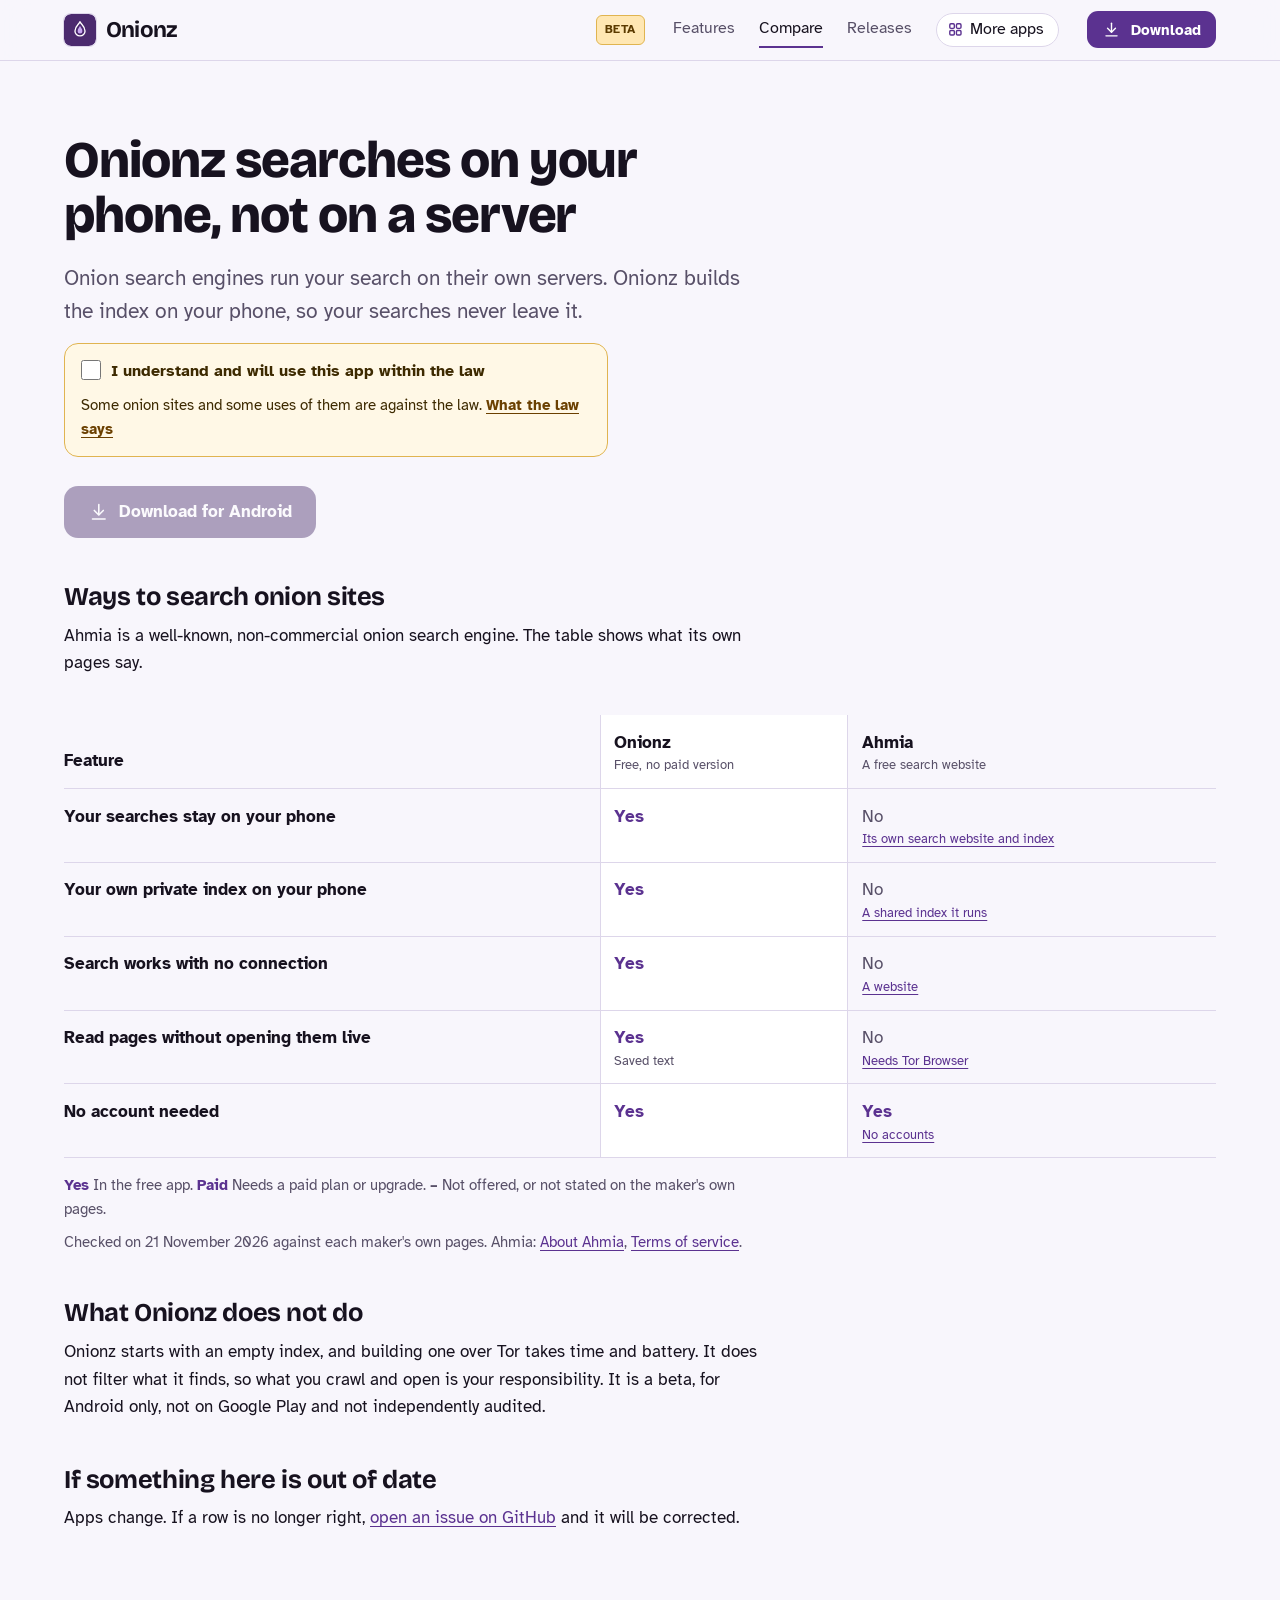
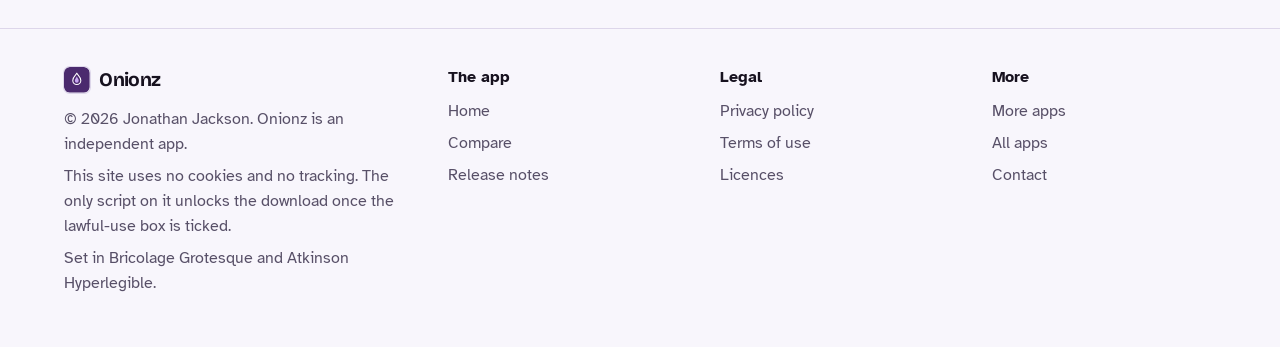
==== commit 8c450571: "Compare only where Onionz is better; call it a beta" ====
--- a/compare.html
+++ b/compare.html
@@ -52,10 +52,9 @@
 <thead><tr><th scope="col">Feature</th><th scope="col" class="ours">Onionz<small>Free, no paid version</small></th><th scope="col">Ahmia<small>A free search website</small></th></tr></thead>
 <tbody>
 <tr><th scope="row">Your searches stay on your phone</th><td class="yes ours"><span class="app">Onionz</span><span class="v">Yes</span></td><td class="na"><span class="app">Ahmia</span><span class="v">No<small><a href="https://ahmia.fi/about/">Its own search website and index</a></small></span></td></tr>
-<tr><th scope="row">A ready-made index</th><td class="yes ours"><span class="app">Onionz</span><span class="v">No<small>You build your own</small></span></td><td class="yes"><span class="app">Ahmia</span><span class="v">Yes<small><a href="https://ahmia.fi/about/">Crawler and index</a></small></span></td></tr>
+<tr><th scope="row">Your own private index on your phone</th><td class="yes ours"><span class="app">Onionz</span><span class="v">Yes</span></td><td class="na"><span class="app">Ahmia</span><span class="v">No<small><a href="https://ahmia.fi/about/">A shared index it runs</a></small></span></td></tr>
 <tr><th scope="row">Search works with no connection</th><td class="yes ours"><span class="app">Onionz</span><span class="v">Yes</span></td><td class="na"><span class="app">Ahmia</span><span class="v">No<small><a href="https://ahmia.fi/">A website</a></small></span></td></tr>
 <tr><th scope="row">Read pages without opening them live</th><td class="yes ours"><span class="app">Onionz</span><span class="v">Yes<small>Saved text</small></span></td><td class="na"><span class="app">Ahmia</span><span class="v">No<small><a href="https://ahmia.fi/">Needs Tor Browser</a></small></span></td></tr>
-<tr><th scope="row">Blocks known child abuse sites</th><td class="yes ours"><span class="app">Onionz</span><span class="v">No</span></td><td class="yes"><span class="app">Ahmia</span><span class="v">Yes<small><a href="https://ahmia.fi/about/">Blocklist</a></small></span></td></tr>
 <tr><th scope="row">No account needed</th><td class="yes ours"><span class="app">Onionz</span><span class="v">Yes</span></td><td class="yes"><span class="app">Ahmia</span><span class="v">Yes<small><a href="https://ahmia.fi/terms/">No accounts</a></small></span></td></tr>
 </tbody>
 </table>
@@ -63,7 +62,7 @@
 <div class="measure">
 <p class="key"><strong class="yes">Yes</strong> In the free app. <strong class="pay">Paid</strong> Needs a paid plan or upgrade. <strong>&ndash;</strong> Not offered, or not stated on the maker's own pages.</p>
 <p class="key">Checked on 21 November 2026 against each maker's own pages. Ahmia: <a href="https://ahmia.fi/about/">About Ahmia</a>, <a href="https://ahmia.fi/terms/">Terms of service</a>.</p>
-<h2>What Onionz does not do</h2><p>Onionz starts with an empty index, and building one over Tor takes time and battery. It does not filter what it finds, so what you crawl and open is your responsibility. It is a test build, for Android only, not on Google Play and not independently audited.</p>
+<h2>What Onionz does not do</h2><p>Onionz starts with an empty index, and building one over Tor takes time and battery. It does not filter what it finds, so what you crawl and open is your responsibility. It is a beta, for Android only, not on Google Play and not independently audited.</p>
 <h2 id="wrong">If something here is out of date</h2>
 <p>Apps change. If a row is no longer right, <a href="https://github.com/CustomGPTer/onionz/issues">open an issue on GitHub</a> and it will be corrected.</p>
 </div>
